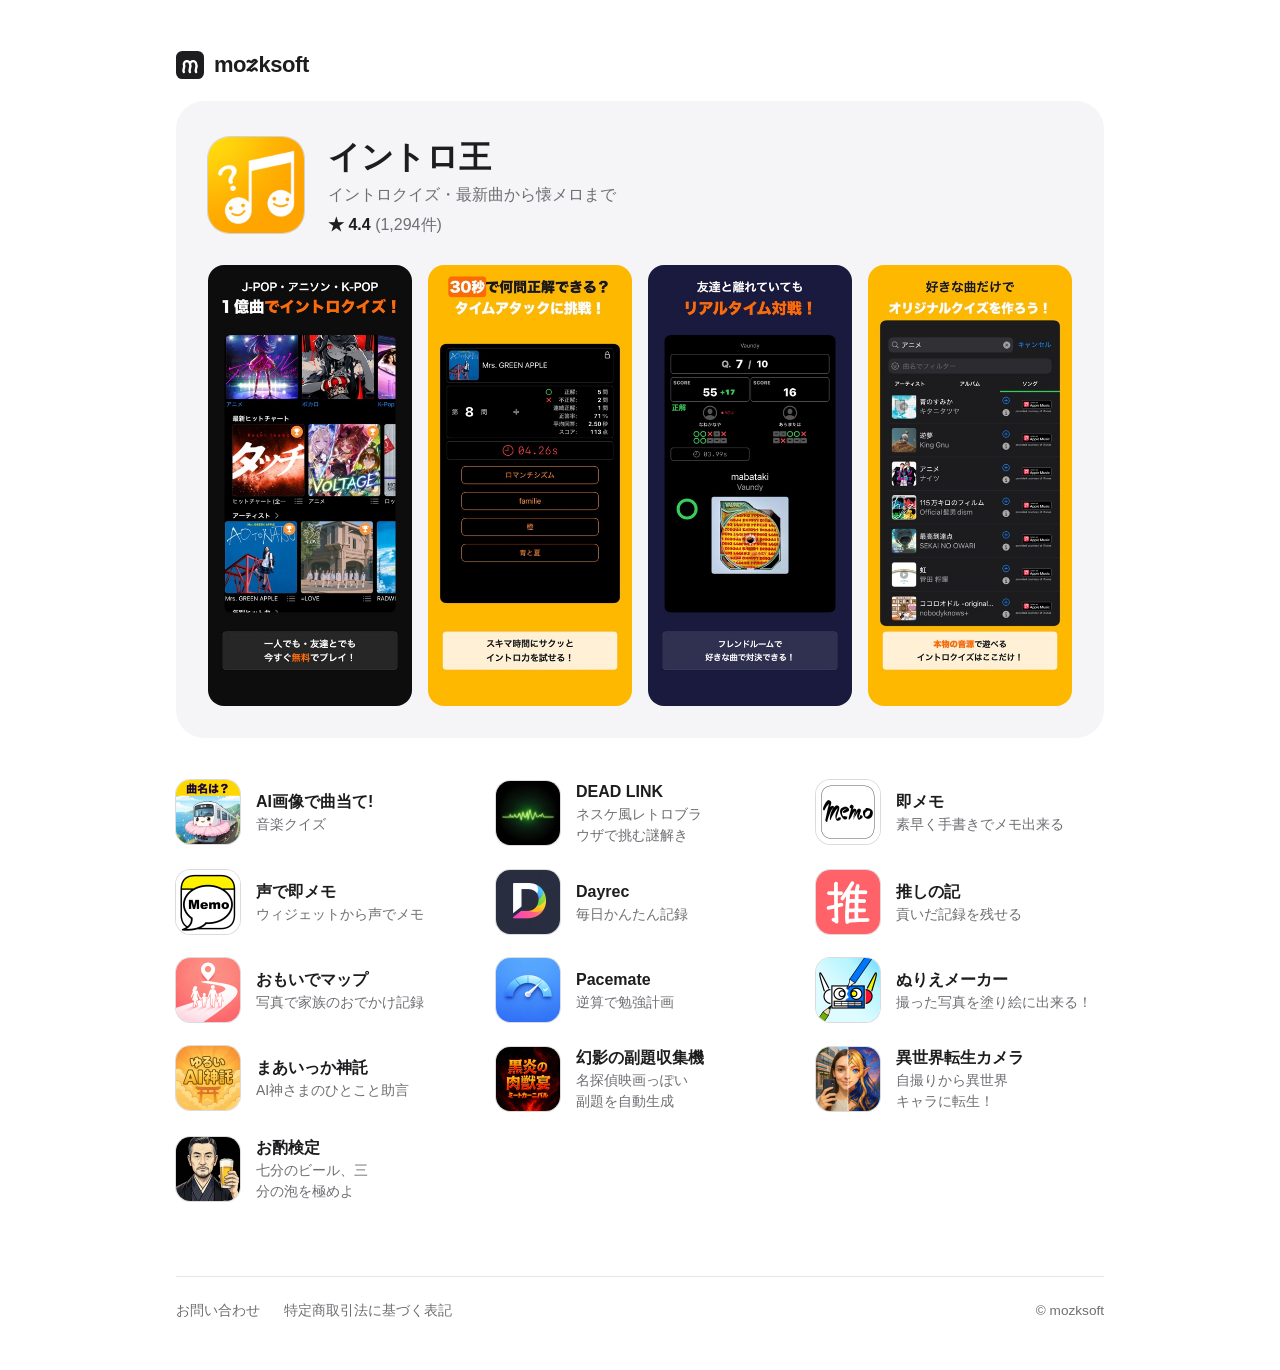
==== index.html @ 93ac36b4 "App Store のデータを取り直す" ====
<!doctype html>
<!-- scripts/build.py が生成する。直すのは templates/index.html と data/catalog.json -->
<html lang="ja">
<head>
<meta charset="utf-8">
<meta name="viewport" content="width=device-width, initial-scale=1">
<title>mozksoft</title>
<meta name="google-site-verification" content="Vaofa-7sleaXVxntduK5R1YCjfevvCk7h4H0MIn2y5E">
<meta name="description" content="mozksoft は個人で iPhone アプリを作っています。イントロクイズ「イントロ王」、AI画像で曲当て!、声で即メモ、Pacemate など。">
<link rel="icon" href="favicon.svg" type="image/svg+xml">
<link rel="icon" href="favicon.ico" sizes="32x32">
<link rel="apple-touch-icon" href="apple-touch-icon.png">
<meta property="og:title" content="mozksoft">
<meta property="og:description" content="mozksoft は個人で iPhone アプリを作っています。イントロクイズ「イントロ王」、AI画像で曲当て!、声で即メモ、Pacemate など。">
<meta property="og:type" content="website">
<meta property="og:url" content="https://mozkzki.github.io/">
<meta property="og:image" content="https://mozkzki.github.io/assets/og.png">
<meta name="twitter:card" content="summary_large_image">
<link rel="stylesheet" href="assets/site.css">
</head>
<body>
<main>
  <h1 class="brand" aria-label="mozksoft">
    <img class="mark" src="favicon.svg" alt="" width="28" height="28">
    <span aria-hidden="true">mo<svg class="z" viewBox="0 0 60 70"><path d="M8 15C16 5 23 25 31 15S46 5 52 15L8 57C16 47 23 67 31 57S46 47 52 57" fill="none" stroke="currentColor" stroke-width="12" stroke-linecap="round" stroke-linejoin="round"/></svg>ksoft</span>
  </h1>
    <article class="featured">
      <a class="head" href="https://apps.apple.com/jp/app/id6449006748">
        <img class="icon" src="assets/icons/6449006748.jpg" alt="" width="96" height="96">
        <div>
          <h2>イントロ王</h2>
          <p class="sub">イントロクイズ・最新曲から懐メロまで</p>
          <p class="rating"><span aria-hidden="true">★</span> 4.4 <span class="count">(1,294件)</span></p>
        </div>
      </a>
      <div class="shots"><img src="assets/screenshots/6449006748-0.jpg" alt="" width="196" height="424"><img src="assets/screenshots/6449006748-1.jpg" alt="" width="196" height="424"><img src="assets/screenshots/6449006748-2.jpg" alt="" width="196" height="424"><img src="assets/screenshots/6449006748-3.jpg" alt="" width="196" height="424"></div>
    </article>
  <ul>
      <li><a href="https://apps.apple.com/jp/app/id6733220144">
        <img class="icon" src="assets/icons/6733220144.jpg" alt="" width="64" height="64" loading="lazy">
        <span><span class="name">AI画像で曲当て!</span><span class="sub">音楽クイズ</span></span>
      </a></li>
      <li><a href="https://apps.apple.com/jp/app/id6762098116">
        <img class="icon" src="assets/icons/6762098116.jpg" alt="" width="64" height="64" loading="lazy">
        <span><span class="name">DEAD LINK</span><span class="sub">ネスケ風レトロブラウザで挑む謎解き</span></span>
      </a></li>
      <li><a href="https://apps.apple.com/jp/app/id6446875976">
        <img class="icon" src="assets/icons/6446875976.jpg" alt="" width="64" height="64" loading="lazy">
        <span><span class="name">即メモ</span><span class="sub">素早く手書きでメモ出来る</span></span>
      </a></li>
      <li><a href="https://apps.apple.com/jp/app/id6447434217">
        <img class="icon" src="assets/icons/6447434217.jpg" alt="" width="64" height="64" loading="lazy">
        <span><span class="name">声で即メモ</span><span class="sub">ウィジェットから声でメモ</span></span>
      </a></li>
      <li><a href="https://apps.apple.com/jp/app/id6761325443">
        <img class="icon" src="assets/icons/6761325443.jpg" alt="" width="64" height="64" loading="lazy">
        <span><span class="name">Dayrec</span><span class="sub">毎日かんたん記録</span></span>
      </a></li>
      <li><a href="https://apps.apple.com/jp/app/id6470959008">
        <img class="icon" src="assets/icons/6470959008.jpg" alt="" width="64" height="64" loading="lazy">
        <span><span class="name">推しの記</span><span class="sub">貢いだ記録を残せる</span></span>
      </a></li>
      <li><a href="https://apps.apple.com/jp/app/id6760647551">
        <img class="icon" src="assets/icons/6760647551.jpg" alt="" width="64" height="64" loading="lazy">
        <span><span class="name">おもいでマップ</span><span class="sub">写真で家族のおでかけ記録</span></span>
      </a></li>
      <li><a href="https://apps.apple.com/jp/app/id6759508642">
        <img class="icon" src="assets/icons/6759508642.jpg" alt="" width="64" height="64" loading="lazy">
        <span><span class="name">Pacemate</span><span class="sub">逆算で勉強計画</span></span>
      </a></li>
      <li><a href="https://apps.apple.com/jp/app/id6445834909">
        <img class="icon" src="assets/icons/6445834909.jpg" alt="" width="64" height="64" loading="lazy">
        <span><span class="name">ぬりえメーカー</span><span class="sub">撮った写真を塗り絵に出来る！</span></span>
      </a></li>
      <li><a href="https://apps.apple.com/jp/app/id6746083791">
        <img class="icon" src="assets/icons/6746083791.jpg" alt="" width="64" height="64" loading="lazy">
        <span><span class="name">まあいっか神託</span><span class="sub">AI神さまのひとこと助言</span></span>
      </a></li>
      <li><a href="https://apps.apple.com/jp/app/id6745361366">
        <img class="icon" src="assets/icons/6745361366.jpg" alt="" width="64" height="64" loading="lazy">
        <span><span class="name">幻影の副題収集機</span><span class="sub">名探偵映画っぽい副題を自動生成</span></span>
      </a></li>
      <li><a href="https://apps.apple.com/jp/app/id6746286624">
        <img class="icon" src="assets/icons/6746286624.jpg" alt="" width="64" height="64" loading="lazy">
        <span><span class="name">異世界転生カメラ</span><span class="sub">自撮りから異世界キャラに転生！</span></span>
      </a></li>
      <li><a href="https://apps.apple.com/jp/app/id6826596813">
        <img class="icon" src="assets/icons/6826596813.jpg" alt="" width="64" height="64" loading="lazy">
        <span><span class="name">お酌検定</span><span class="sub">七分のビール、三分の泡を極めよ</span></span>
      </a></li>
  </ul>
  <footer>
    <a href="https://docs.google.com/forms/d/e/1FAIpQLSfV_eOPGrD3dArMnnE3P2faVMuXxs2x-8xZtliHJrInnO8jHA/viewform">お問い合わせ</a>
    <a href="tokushoho/">特定商取引法に基づく表記</a>
    <small>© mozksoft</small>
  </footer>
</main>
</body>
</html>
---- assets/site.css ----
:root {
  color-scheme: light dark;
  --fg: #1d1d1f; --sub: #6e6e73; --bg: #ffffff; --card: #f5f5f7; --line: #e5e5ea;
  --card-edge: transparent; --icon-edge: rgba(0,0,0,.14);
}
@media (prefers-color-scheme: dark) {
  :root {
    /* 真っ黒にせず、少しだけ持ち上げる */
    --fg: #f5f5f7; --sub: #a1a1a6; --bg: #161618; --card: #222225; --line: #303034;
    --card-edge: rgba(255,255,255,.06); --icon-edge: rgba(255,255,255,.16);
  }
}
* { box-sizing: border-box; }
body {
  margin: 0; background: var(--bg); color: var(--fg); line-height: 1.5;
  font-family: -apple-system, BlinkMacSystemFont, "Hiragino Sans", "Helvetica Neue", sans-serif;
  -webkit-font-smoothing: antialiased;
}
main { max-width: 960px; margin: 0 auto; padding: 48px 16px 48px; }
a { color: inherit; text-decoration: none; }
h1 { font-size: 1.375rem; letter-spacing: -0.02em; margin: 0 0 20px; }
/* 暗い色・白いアイコンが背景に溶けないよう、両方のモードで 1px の縁を付ける */
.brand { display: flex; align-items: center; gap: 10px; }
.brand .mark { width: 28px; height: 28px; display: block; flex: none; }
/* 線の端を含めた z の高さを、太字の小文字の高さ(約 0.53em)に揃える */
.brand .z { width: .56em; height: .69em; display: inline-block; vertical-align: -.07em; }
.icon { border-radius: 22.5%; display: block; flex: none; box-shadow: 0 0 0 1px var(--icon-edge); }
.sub { text-wrap: balance; }

.featured {
  background: var(--card); box-shadow: inset 0 0 0 1px var(--card-edge);
  border-radius: 28px; padding: 32px; margin-bottom: 32px; overflow: hidden;
}
.featured .head { display: flex; gap: 24px; align-items: center; }
.featured h2 { font-size: 2rem; margin: 0; letter-spacing: -0.01em; }
.featured .sub { color: var(--sub); margin: 2px 0 0; }
.featured .rating { margin: 6px 0 0; font-weight: 600; }
.featured .count { color: var(--sub); font-weight: 400; }
.featured .head:hover h2 { text-decoration: underline; }
.shots { display: grid; grid-template-columns: repeat(4, 1fr); gap: 16px; margin-top: 28px; }
.shots img { border-radius: 16px; width: 100%; height: auto; display: block; }
.shots img:nth-child(n+5) { display: none; }

ul { list-style: none; padding: 0; margin: 0; display: grid; gap: 4px 32px;
     grid-template-columns: repeat(auto-fill, minmax(280px, 1fr)); }
li a { display: flex; gap: 16px; align-items: center; padding: 10px 0; min-height: 84px; }
li .name { display: block; font-weight: 600; }
li .sub { display: block; color: var(--sub); font-size: 0.875rem; }
li a:hover .name { text-decoration: underline; }

footer {
  margin-top: 64px; padding-top: 24px; border-top: 1px solid var(--line);
  color: var(--sub); font-size: 0.85rem; display: flex; flex-wrap: wrap; gap: 8px 24px;
}
footer a:hover { color: var(--fg); }
footer small { margin-left: auto; font-size: inherit; }

/* スマホ: 最初の 1 画面に、主力のほかに他のアプリも入るよう詰める */
@media (max-width: 600px) {
  main { padding-top: 24px; }
  h1 { font-size: 1.25rem; margin-bottom: 16px; }
  .brand .mark { width: 26px; height: 26px; }
  .featured { padding: 16px; border-radius: 22px; margin-bottom: 16px; }
  .featured .head { gap: 14px; }
  .featured .head .icon { width: 64px; height: 64px; }
  .featured h2 { font-size: 1.375rem; }
  .featured .sub { font-size: 0.8125rem; }
  .featured .rating { font-size: 0.875rem; }
  /* スクショは低くして横に送る。カードの端まで出し、続きがのぞくようにする */
  .shots {
    display: flex; gap: 10px; margin: 14px -16px 0; padding: 0 16px;
    overflow-x: auto; scrollbar-width: none; scroll-snap-type: x mandatory; scroll-padding: 0 16px;
  }
  .shots::-webkit-scrollbar { display: none; }
  .shots img { width: auto; height: 220px; flex: none; scroll-snap-align: start; border-radius: 12px; }
  .shots img:nth-child(n+5) { display: block; }
  li a { gap: 14px; min-height: 72px; padding: 8px 0; }
  li .icon { width: 56px; height: 56px; }
  footer small { margin-left: 0; width: 100%; }
}

/* 特定商取引法に基づく表記 */
.doc { max-width: 720px; }
.doc .home { display: inline-block; font-weight: 700; margin-bottom: 32px; }
.doc h1 { font-size: 1.5rem; }
.doc h2 { font-size: 1.1rem; margin: 40px 0 8px; display: flex; gap: 12px; align-items: center; }
.doc table { width: 100%; border-collapse: collapse; font-size: 0.95rem; }
.doc th, .doc td { text-align: left; vertical-align: top; padding: 12px 0; border-bottom: 1px solid var(--line); }
.doc th { width: 11em; padding-right: 16px; color: var(--sub); font-weight: 400; }
@media (max-width: 600px) {
  .doc th, .doc td { display: block; width: auto; border: 0; padding: 0; }
  .doc th { padding-top: 12px; }
  .doc td { padding-bottom: 12px; border-bottom: 1px solid var(--line); }
}
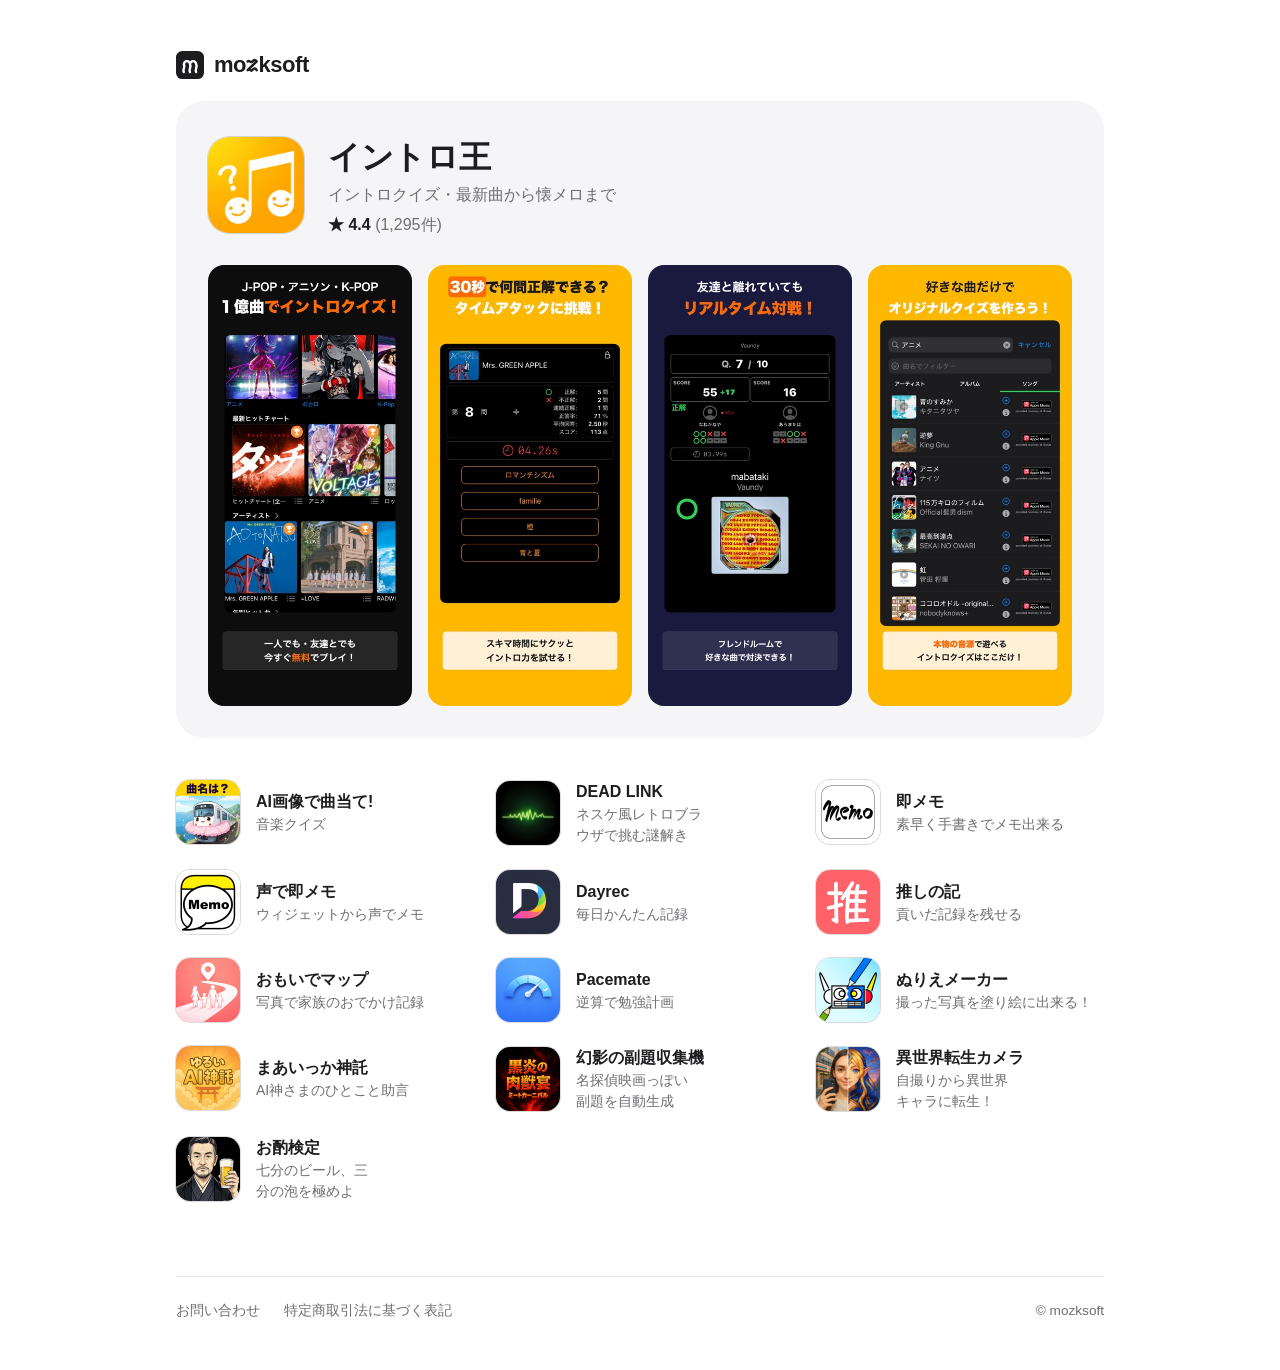
==== commit e25c45b8: "App Store のデータを取り直す" ====
--- a/index.html
+++ b/index.html
@@ -30,7 +30,7 @@
         <div>
           <h2>イントロ王</h2>
           <p class="sub">イントロクイズ・最新曲から懐メロまで</p>
-          <p class="rating"><span aria-hidden="true">★</span> 4.4 <span class="count">(1,294件)</span></p>
+          <p class="rating"><span aria-hidden="true">★</span> 4.4 <span class="count">(1,295件)</span></p>
         </div>
       </a>
       <div class="shots"><img src="assets/screenshots/6449006748-0.jpg" alt="" width="196" height="424"><img src="assets/screenshots/6449006748-1.jpg" alt="" width="196" height="424"><img src="assets/screenshots/6449006748-2.jpg" alt="" width="196" height="424"><img src="assets/screenshots/6449006748-3.jpg" alt="" width="196" height="424"></div>
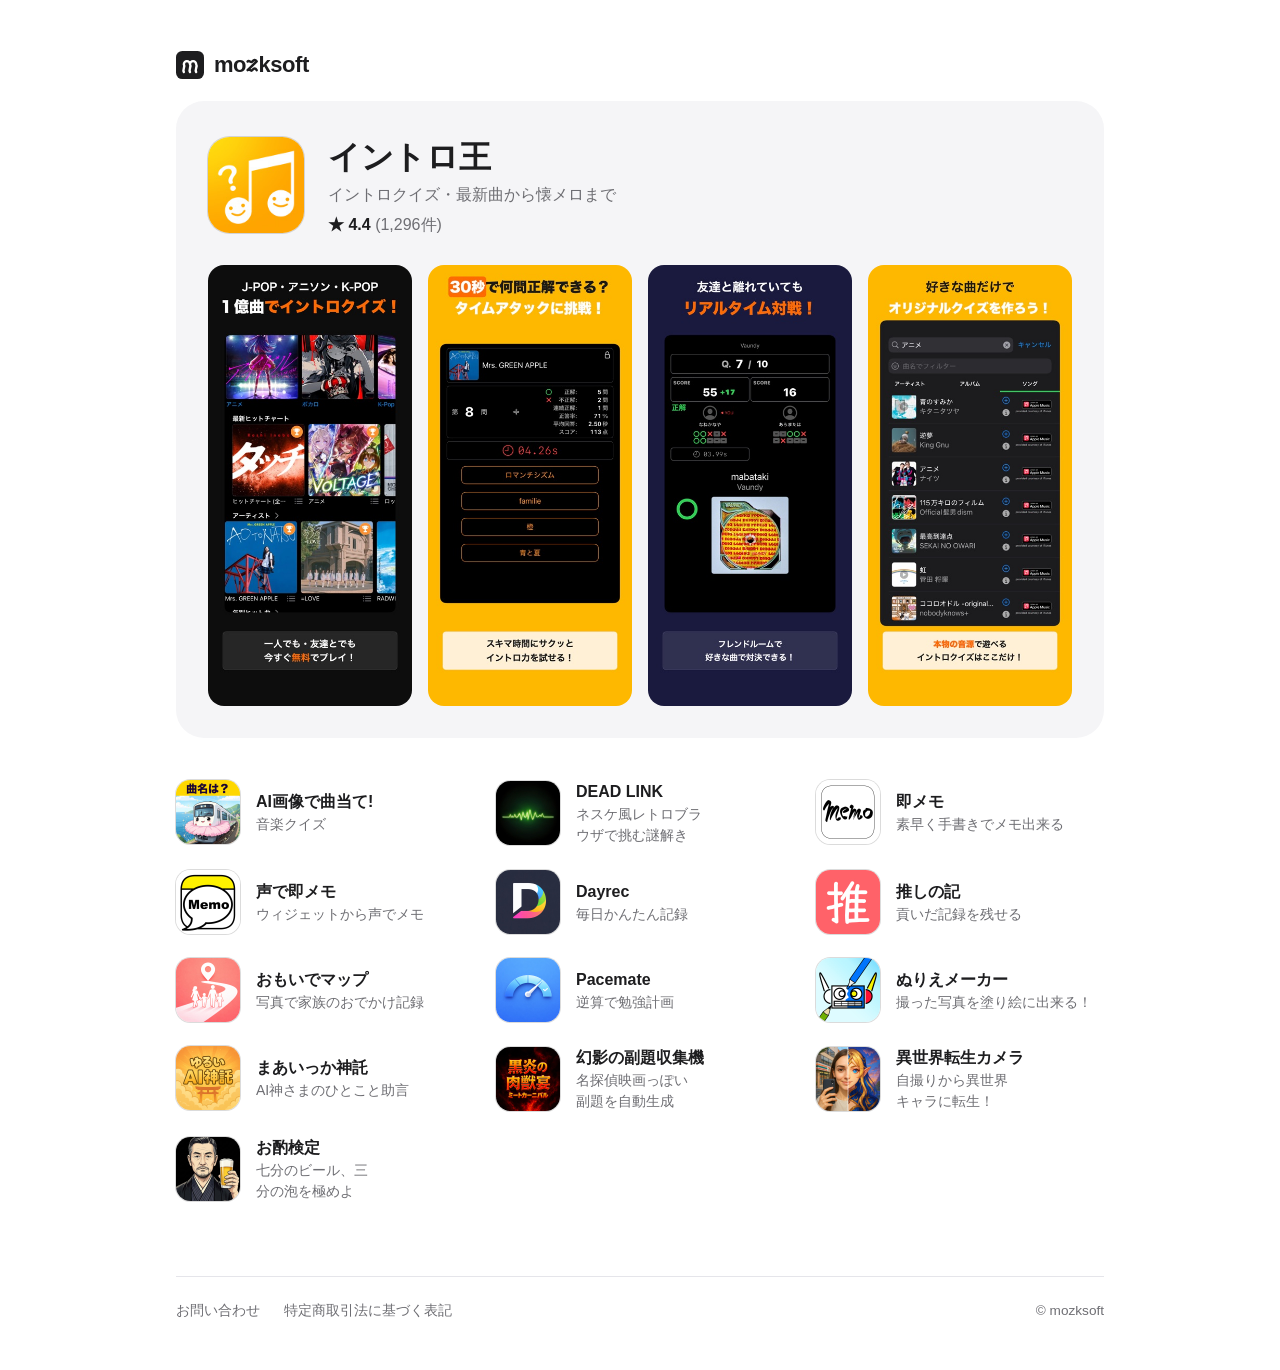
==== commit e9444090: "App Store のデータを取り直す" ====
--- a/index.html
+++ b/index.html
@@ -30,7 +30,7 @@
         <div>
           <h2>イントロ王</h2>
           <p class="sub">イントロクイズ・最新曲から懐メロまで</p>
-          <p class="rating"><span aria-hidden="true">★</span> 4.4 <span class="count">(1,295件)</span></p>
+          <p class="rating"><span aria-hidden="true">★</span> 4.4 <span class="count">(1,296件)</span></p>
         </div>
       </a>
       <div class="shots"><img src="assets/screenshots/6449006748-0.jpg" alt="" width="196" height="424"><img src="assets/screenshots/6449006748-1.jpg" alt="" width="196" height="424"><img src="assets/screenshots/6449006748-2.jpg" alt="" width="196" height="424"><img src="assets/screenshots/6449006748-3.jpg" alt="" width="196" height="424"></div>
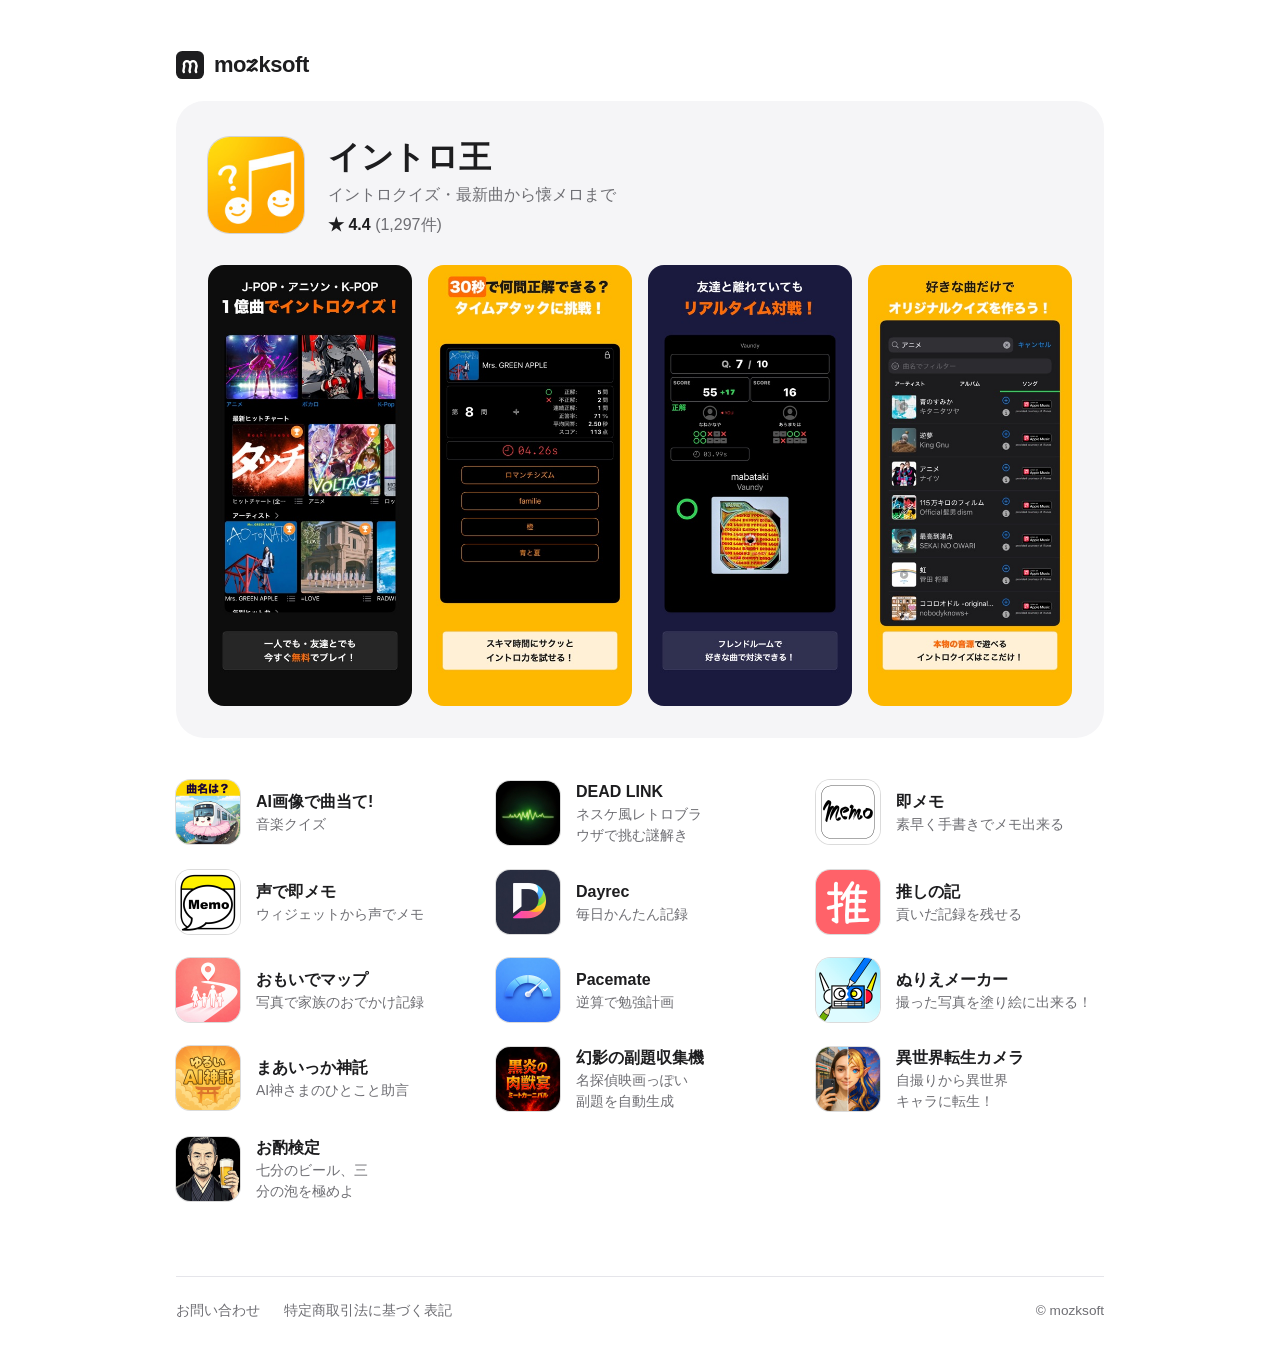
==== commit 49bbb9f8: "App Store のデータを取り直す" ====
--- a/index.html
+++ b/index.html
@@ -30,7 +30,7 @@
         <div>
           <h2>イントロ王</h2>
           <p class="sub">イントロクイズ・最新曲から懐メロまで</p>
-          <p class="rating"><span aria-hidden="true">★</span> 4.4 <span class="count">(1,296件)</span></p>
+          <p class="rating"><span aria-hidden="true">★</span> 4.4 <span class="count">(1,297件)</span></p>
         </div>
       </a>
       <div class="shots"><img src="assets/screenshots/6449006748-0.jpg" alt="" width="196" height="424"><img src="assets/screenshots/6449006748-1.jpg" alt="" width="196" height="424"><img src="assets/screenshots/6449006748-2.jpg" alt="" width="196" height="424"><img src="assets/screenshots/6449006748-3.jpg" alt="" width="196" height="424"></div>
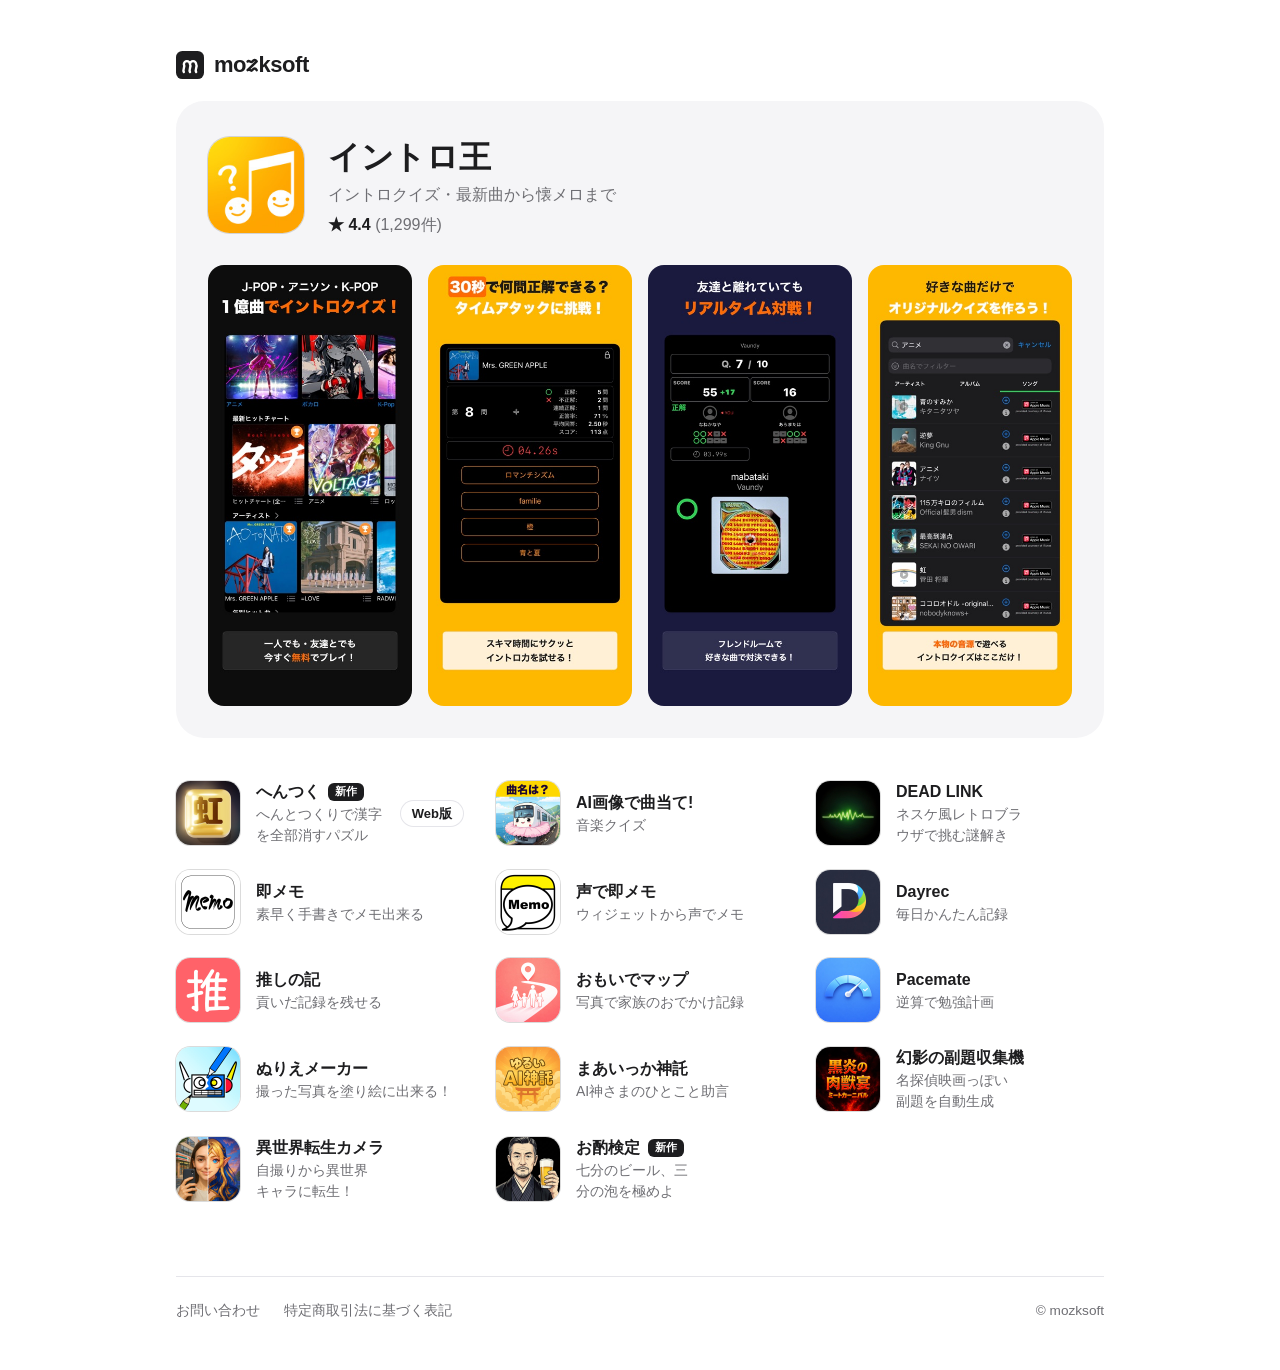
==== commit 97bef515: "App Store のデータを取り直す" ====
--- a/index.html
+++ b/index.html
@@ -30,12 +30,17 @@
         <div>
           <h2>イントロ王</h2>
           <p class="sub">イントロクイズ・最新曲から懐メロまで</p>
-          <p class="rating"><span aria-hidden="true">★</span> 4.4 <span class="count">(1,297件)</span></p>
+          <p class="rating"><span aria-hidden="true">★</span> 4.4 <span class="count">(1,299件)</span></p>
         </div>
       </a>
       <div class="shots"><img src="assets/screenshots/6449006748-0.jpg" alt="" width="196" height="424"><img src="assets/screenshots/6449006748-1.jpg" alt="" width="196" height="424"><img src="assets/screenshots/6449006748-2.jpg" alt="" width="196" height="424"><img src="assets/screenshots/6449006748-3.jpg" alt="" width="196" height="424"></div>
     </article>
   <ul>
+      <li><a href="https://apps.apple.com/jp/app/id6833961117">
+        <img class="icon" src="assets/icons/6833961117.jpg" alt="" width="64" height="64" loading="lazy">
+        <span><span class="name">へんつく<span class="new">新作</span></span><span class="sub">へんとつくりで漢字を全部消すパズル</span></span>
+      </a>
+        <a class="web" href="https://hentsuku.pages.dev/">Web版</a></li>
       <li><a href="https://apps.apple.com/jp/app/id6733220144">
         <img class="icon" src="assets/icons/6733220144.jpg" alt="" width="64" height="64" loading="lazy">
         <span><span class="name">AI画像で曲当て!</span><span class="sub">音楽クイズ</span></span>
@@ -86,7 +91,7 @@
       </a></li>
       <li><a href="https://apps.apple.com/jp/app/id6826596813">
         <img class="icon" src="assets/icons/6826596813.jpg" alt="" width="64" height="64" loading="lazy">
-        <span><span class="name">お酌検定</span><span class="sub">七分のビール、三分の泡を極めよ</span></span>
+        <span><span class="name">お酌検定<span class="new">新作</span></span><span class="sub">七分のビール、三分の泡を極めよ</span></span>
       </a></li>
   </ul>
   <footer>
--- a/assets/site.css
+++ b/assets/site.css
@@ -47,6 +47,17 @@
 li .name { display: block; font-weight: 600; }
 li .sub { display: block; color: var(--sub); font-size: 0.875rem; }
 li a:hover .name { text-decoration: underline; }
+li { display: flex; align-items: center; gap: 12px; }
+li > a:first-child { flex: 1; min-width: 0; }
+li .new {
+  display: inline-block; margin-left: 8px; padding: 0 7px; border-radius: 6px; vertical-align: 2px;
+  font-size: 0.6875rem; font-weight: 600; line-height: 1.6; color: var(--bg); background: var(--fg);
+}
+li a.web {
+  flex: none; min-height: 0; padding: 4px 12px; border-radius: 999px; font-size: 0.8125rem; font-weight: 600;
+  box-shadow: inset 0 0 0 1px var(--line);
+}
+li a.web:hover { background: var(--card); }
 
 footer {
   margin-top: 64px; padding-top: 24px; border-top: 1px solid var(--line);
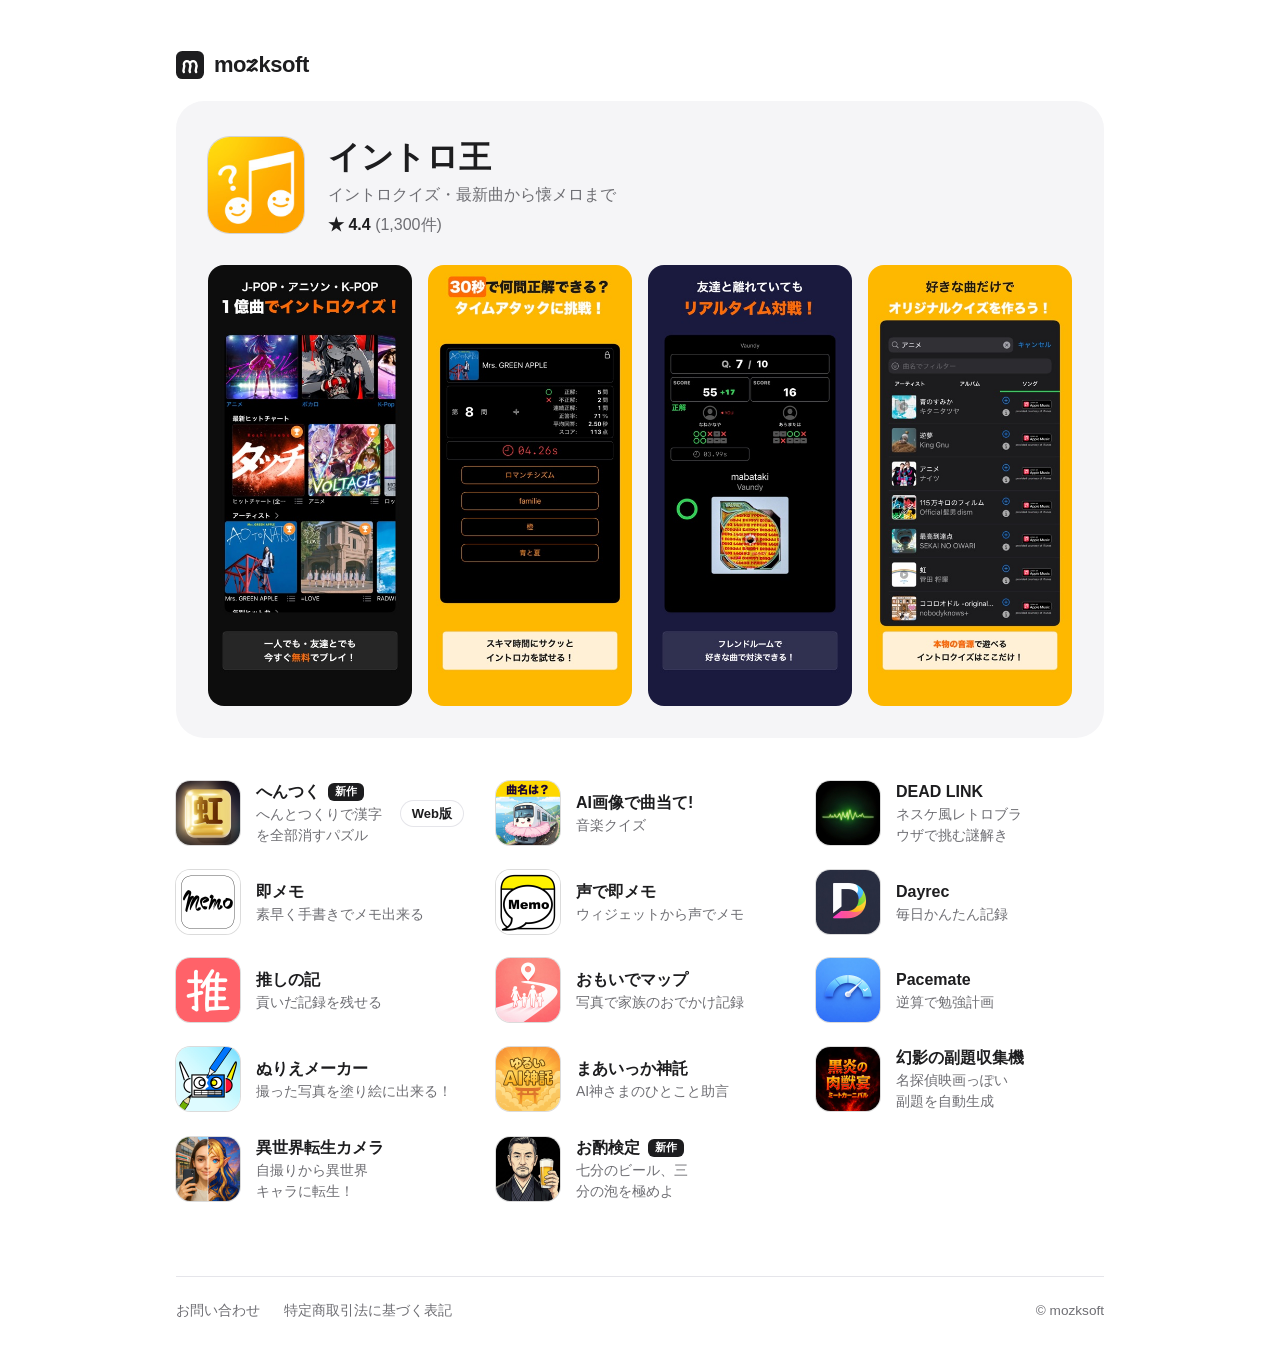
==== commit 1d8a966e: "App Store のデータを取り直す" ====
--- a/index.html
+++ b/index.html
@@ -30,7 +30,7 @@
         <div>
           <h2>イントロ王</h2>
           <p class="sub">イントロクイズ・最新曲から懐メロまで</p>
-          <p class="rating"><span aria-hidden="true">★</span> 4.4 <span class="count">(1,299件)</span></p>
+          <p class="rating"><span aria-hidden="true">★</span> 4.4 <span class="count">(1,300件)</span></p>
         </div>
       </a>
       <div class="shots"><img src="assets/screenshots/6449006748-0.jpg" alt="" width="196" height="424"><img src="assets/screenshots/6449006748-1.jpg" alt="" width="196" height="424"><img src="assets/screenshots/6449006748-2.jpg" alt="" width="196" height="424"><img src="assets/screenshots/6449006748-3.jpg" alt="" width="196" height="424"></div>
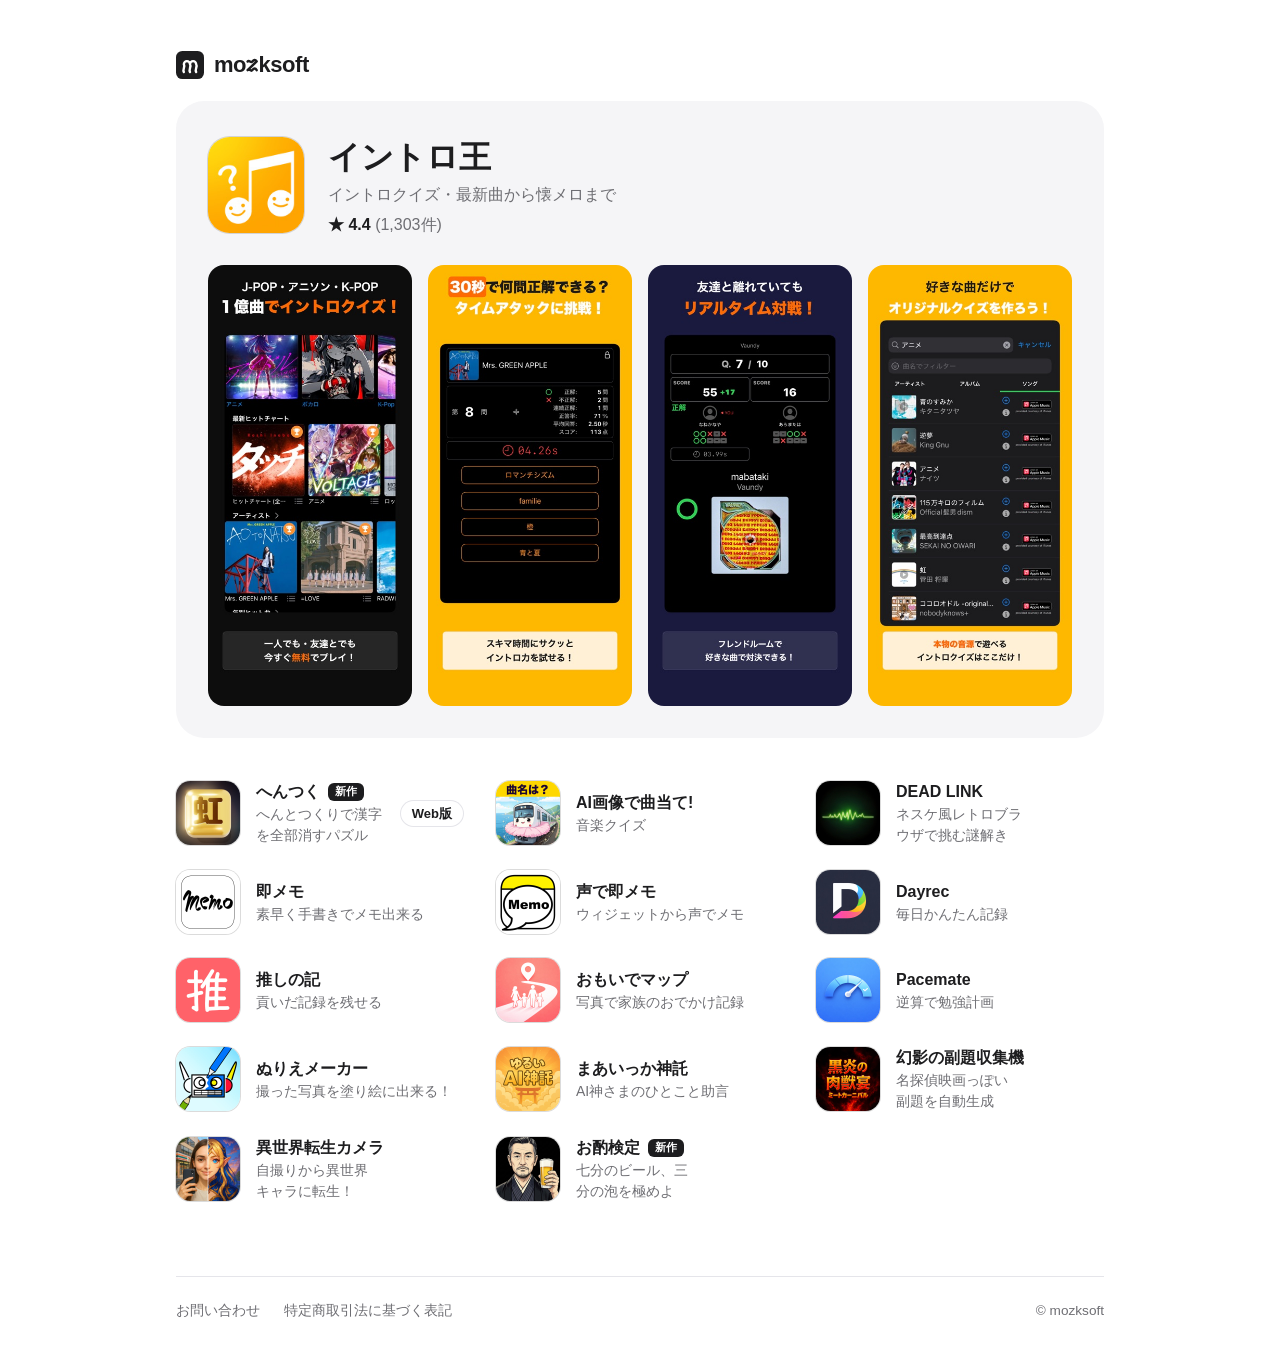
==== commit bcfea0f6: "App Store のデータを取り直す" ====
--- a/index.html
+++ b/index.html
@@ -30,7 +30,7 @@
         <div>
           <h2>イントロ王</h2>
           <p class="sub">イントロクイズ・最新曲から懐メロまで</p>
-          <p class="rating"><span aria-hidden="true">★</span> 4.4 <span class="count">(1,300件)</span></p>
+          <p class="rating"><span aria-hidden="true">★</span> 4.4 <span class="count">(1,303件)</span></p>
         </div>
       </a>
       <div class="shots"><img src="assets/screenshots/6449006748-0.jpg" alt="" width="196" height="424"><img src="assets/screenshots/6449006748-1.jpg" alt="" width="196" height="424"><img src="assets/screenshots/6449006748-2.jpg" alt="" width="196" height="424"><img src="assets/screenshots/6449006748-3.jpg" alt="" width="196" height="424"></div>
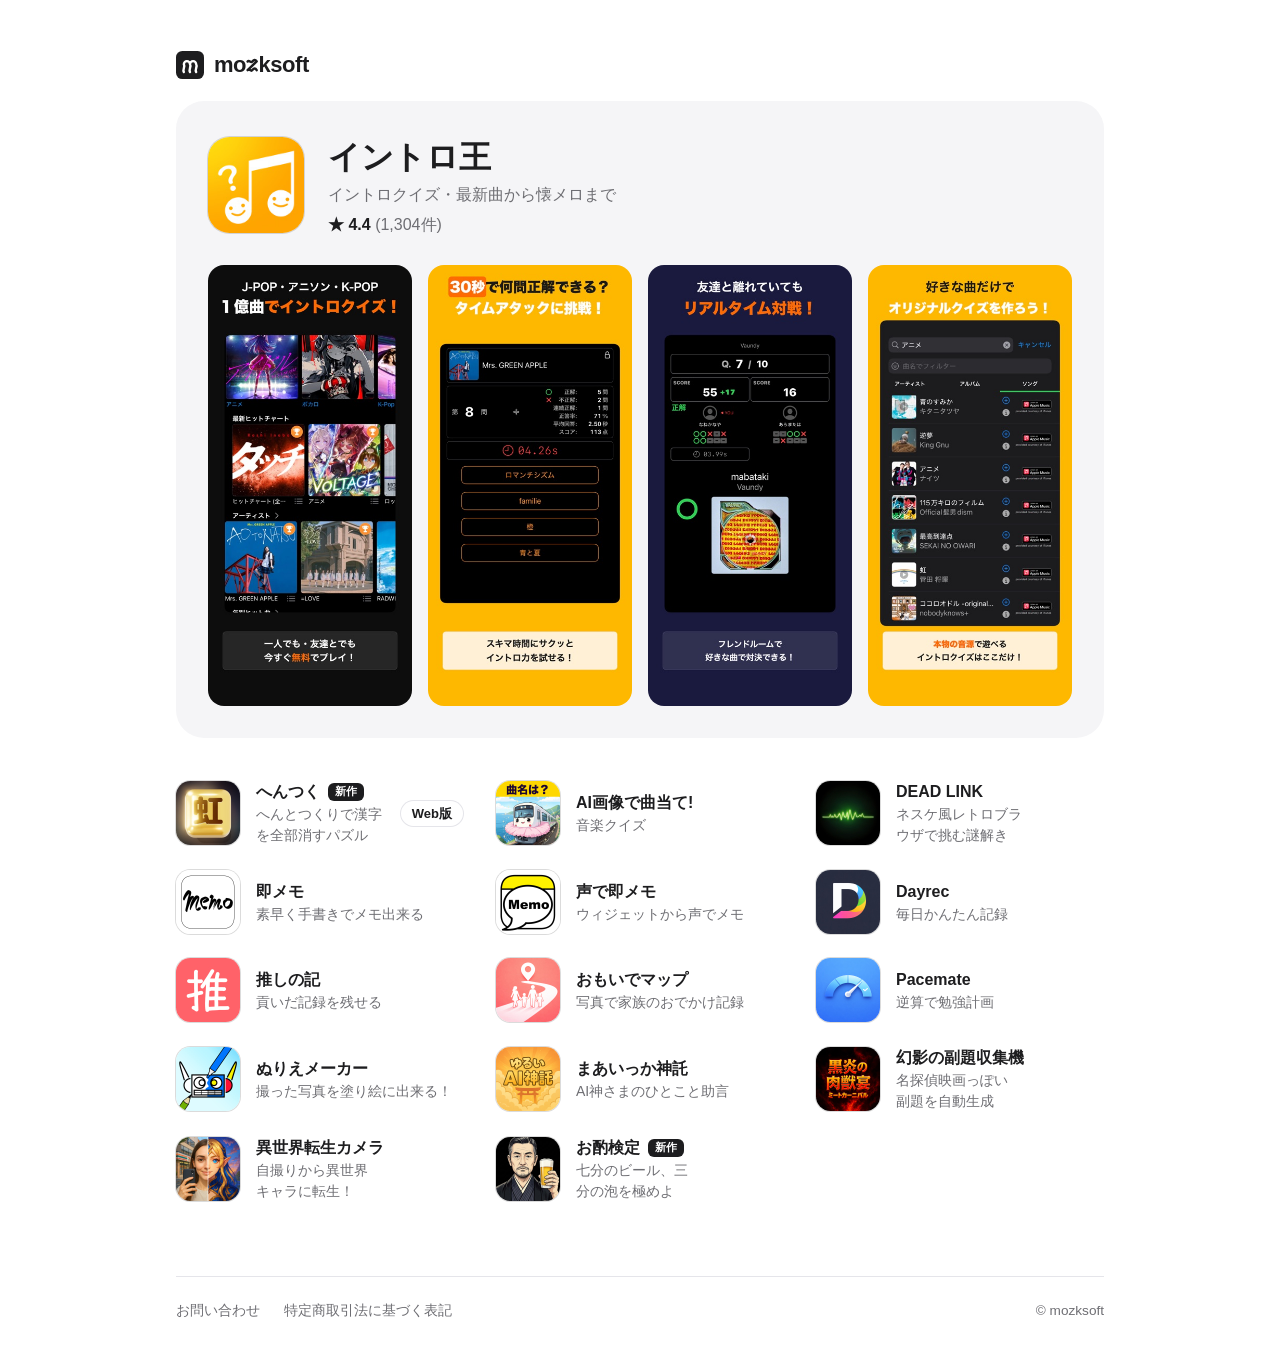
==== commit cf5d0dba: "App Store のデータを取り直す" ====
--- a/index.html
+++ b/index.html
@@ -30,7 +30,7 @@
         <div>
           <h2>イントロ王</h2>
           <p class="sub">イントロクイズ・最新曲から懐メロまで</p>
-          <p class="rating"><span aria-hidden="true">★</span> 4.4 <span class="count">(1,303件)</span></p>
+          <p class="rating"><span aria-hidden="true">★</span> 4.4 <span class="count">(1,304件)</span></p>
         </div>
       </a>
       <div class="shots"><img src="assets/screenshots/6449006748-0.jpg" alt="" width="196" height="424"><img src="assets/screenshots/6449006748-1.jpg" alt="" width="196" height="424"><img src="assets/screenshots/6449006748-2.jpg" alt="" width="196" height="424"><img src="assets/screenshots/6449006748-3.jpg" alt="" width="196" height="424"></div>
